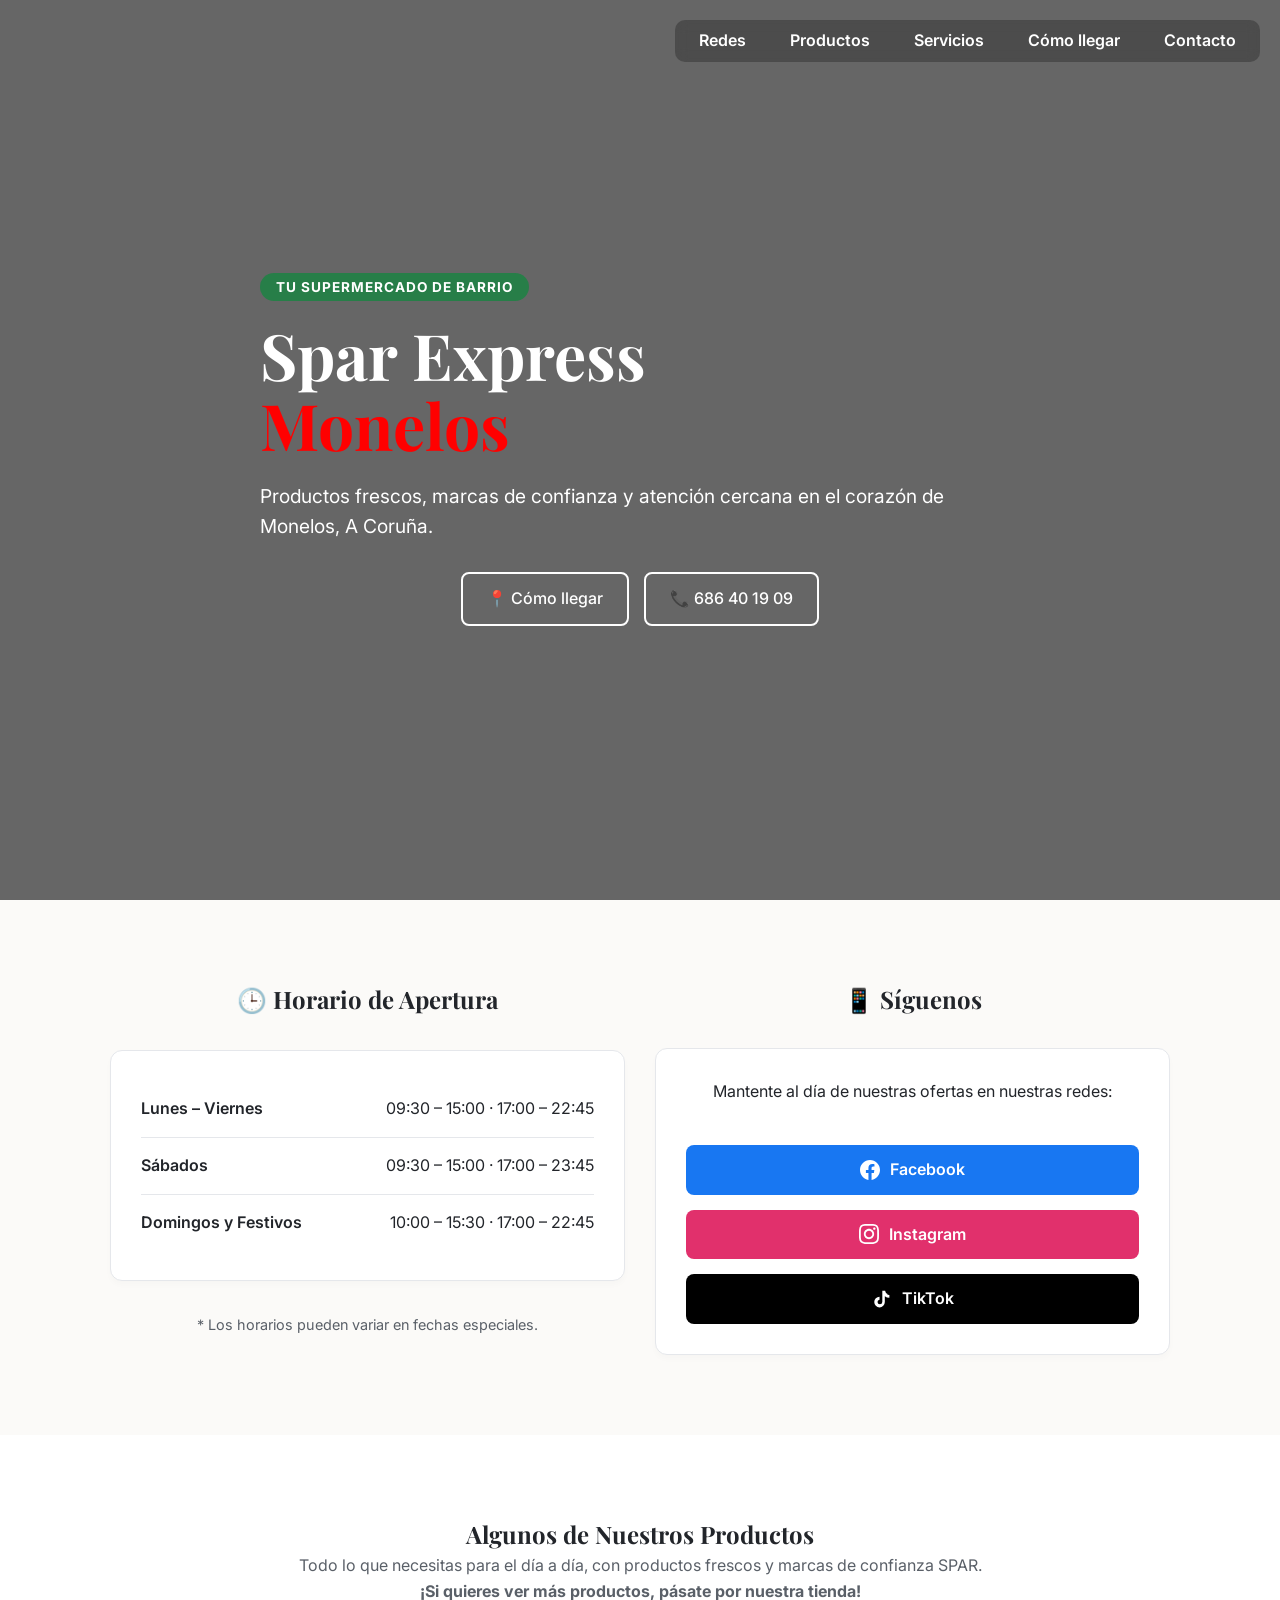
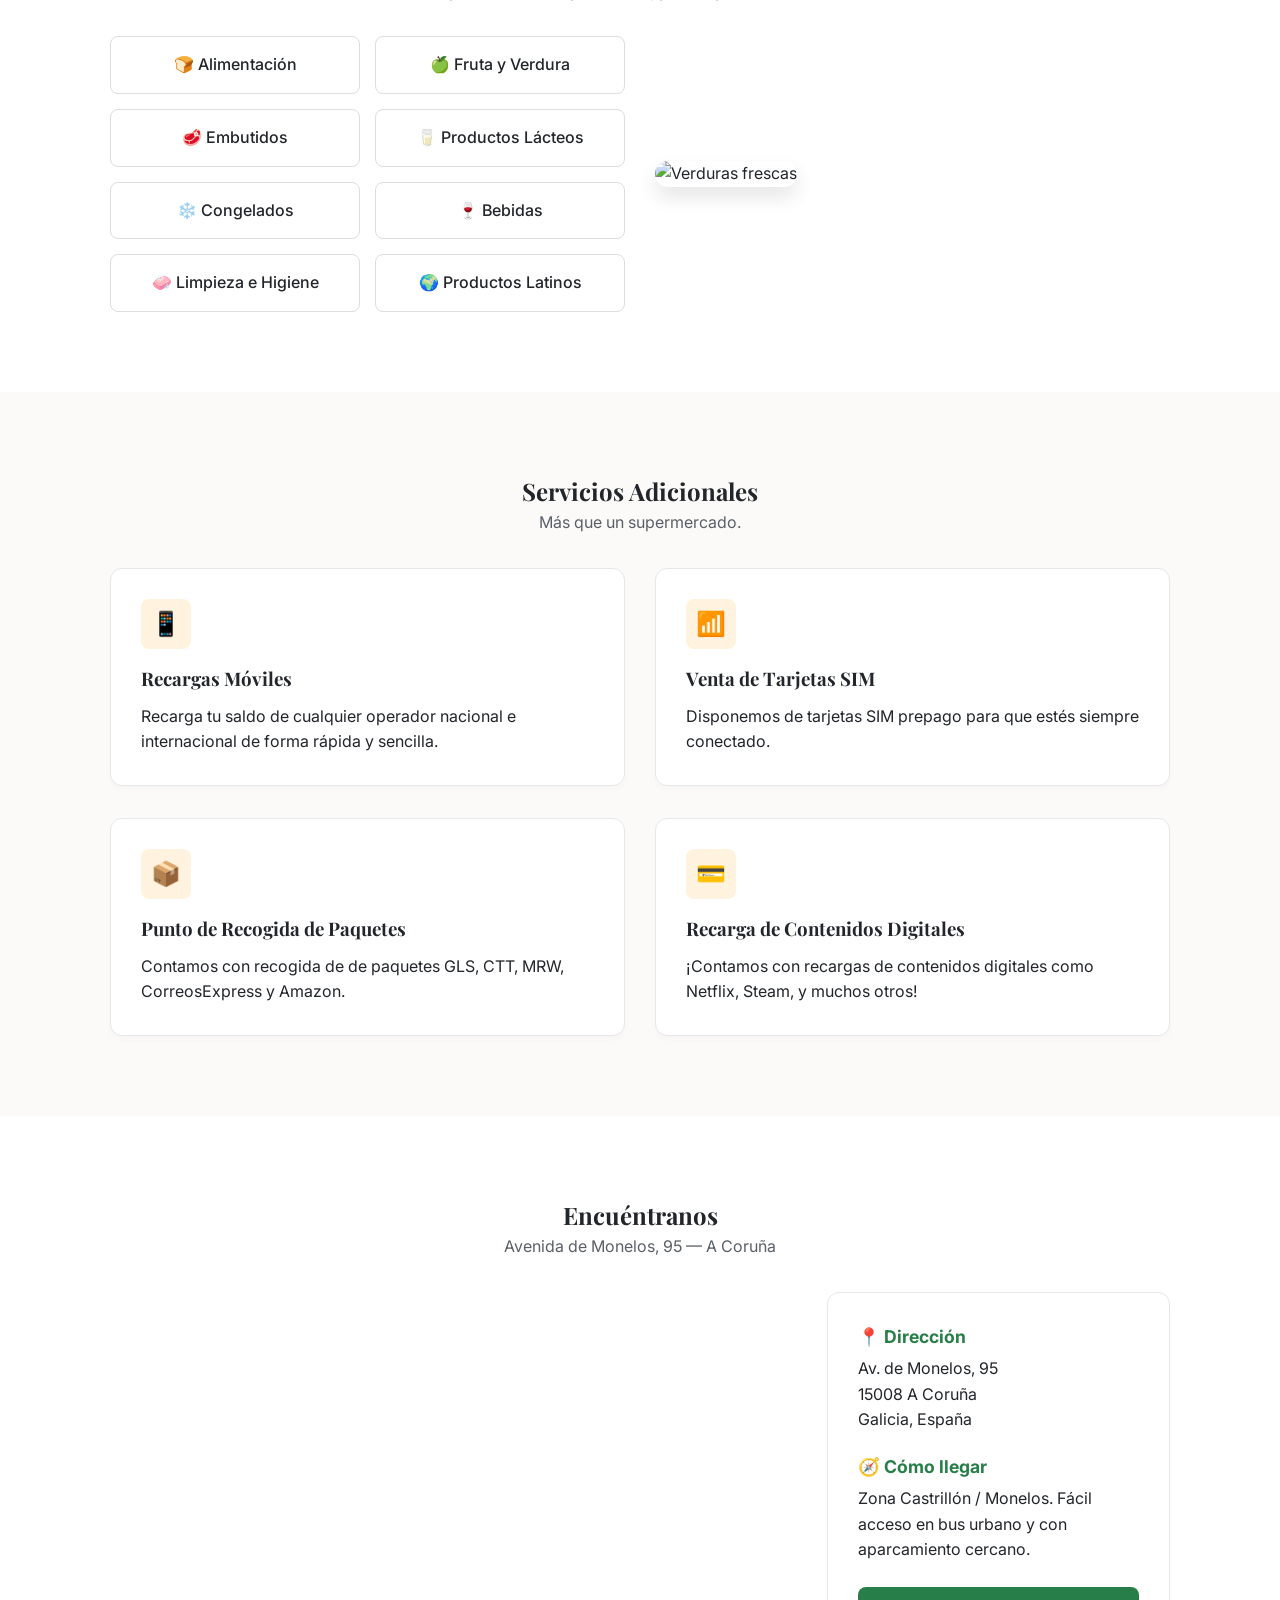
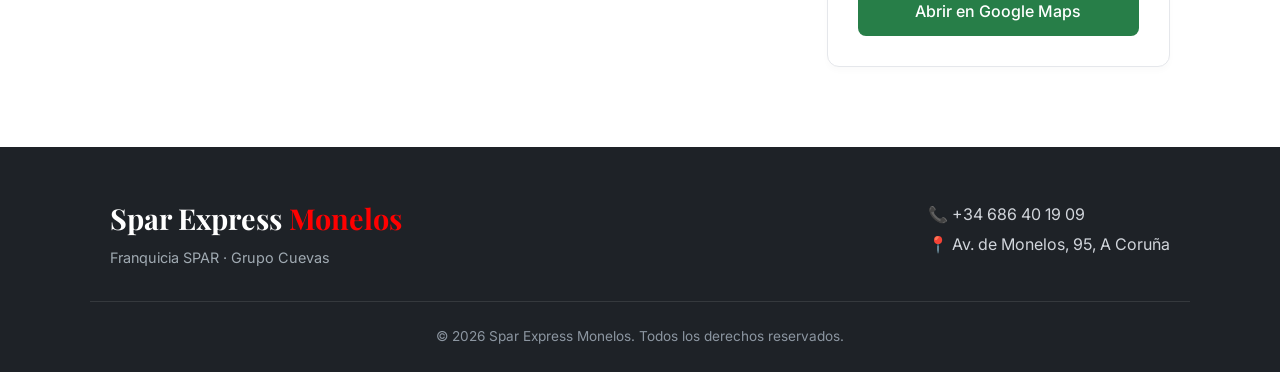
==== index.html @ f41064cc "Add files via upload" ====
<!DOCTYPE html>
<html lang="es">
<head>
    <meta charset="UTF-8">
    <meta name="viewport" content="width=device-width, initial-scale=1.0">
    <meta name="description" content="Supermercado Spar Express Monelos en A Coruña. Productos frescos, frutas, bebidas, congelados y productos latinos.">
    <meta name="keywords" content="Spar Express Monelos Coruña, tienda alimentación Coruña">
    <title>Spar Express Store - Monelos</title>
    <link rel="stylesheet" href="style.css">
    <link href="https://fonts.googleapis.com/css2?family=Playfair+Display:wght@600;700&family=Inter:wght@400;500&display=swap" rel="stylesheet">
</head>
<body>

    <header class="hero">
        <nav class="main-nav">
            <ul>
                <li><a href="#redes">Redes</a></li>
                <li><a href="#productos">Productos</a></li>
                <li><a href="#Servicios">Servicios</a></li>
                <li><a href="#mapa">Cómo llegar</a></li>
                <li><a href="#Contacto">Contacto</a></li>
            </ul>
        </nav>
        <div class="overlay"></div>
        <div class="hero-content">
            <span class="badge">TU SUPERMERCADO DE BARRIO</span>
            <h1>Spar Express <br> <span class="highlight">Monelos</span></h1>
            <p>Productos frescos, marcas de confianza y atención cercana en el corazón de Monelos, A Coruña.</p>
            <div class="hero-buttons">
                <a href="#mapa" class="btn btn-outline" onclick="scrollToMap()">📍 Cómo llegar</a>
                <a href="tel:+34686401909" class="btn btn-outline">📞 686 40 19 09</a>
            </div>
        </div>
    </header>

    <section class="section bg-light" style="position: relative; z-index: 10;" id="redes">
        <div class="container">
            <div class="horario-social-grid">
                
                <div class="horario-col">
                    <h2 class="text-center">🕒 Horario de Apertura</h2>
                    <div class="card horario-card">
                        <div class="horario-row">
                            <span>Lunes – Viernes</span>
                            <span>09:30 – 15:00 · 17:00 – 22:45</span>
                        </div>
                        <div class="horario-row">
                            <span>Sábados</span>
                            <span>09:30 – 15:00 · 17:00 – 23:45</span>
                        </div>
                        <div class="horario-row">
                            <span>Domingos y Festivos</span>
                            <span>10:00 – 15:30 · 17:00 – 22:45</span>
                        </div>
                    </div>
                    <p class="nota-horario text-center">* Los horarios pueden variar en fechas especiales.</p>
                </div>

                <div class="social-col">
                    <h2 class="text-center">📱 Síguenos</h2>
                    <div class="card social-card" style="height: calc(100% - 60px); display: flex; flex-direction: column; justify-content: center; margin-top: 30px;">
                        <p class="text-center" style="margin-bottom: 20px;">Mantente al día de nuestras ofertas en nuestras redes:</p>
                        <div class="social-links">
                            <a href="#" target="_blank" class="social-btn facebook">
                                <svg viewBox="0 0 24 24" width="20" height="20" fill="currentColor"><path d="M24 12.073c0-6.627-5.373-12-12-12s-12 5.373-12 12c0 5.99 4.388 10.954 10.125 11.854v-8.385H7.078v-3.47h3.047V9.43c0-3.007 1.792-4.669 4.533-4.669 1.312 0 2.686.235 2.686.235v2.953H15.83c-1.491 0-1.956.925-1.956 1.874v2.25h3.328l-.532 3.47h-2.796v8.385C19.612 23.027 24 18.062 24 12.073z"/></svg>
                                Facebook
                            </a>
                            <a href="#" target="_blank" class="social-btn instagram">
                                <svg viewBox="0 0 24 24" width="20" height="20" fill="currentColor"><path d="M12 2.163c3.204 0 3.584.012 4.85.07 3.252.148 4.771 1.691 4.919 4.919.058 1.265.069 1.645.069 4.849 0 3.205-.012 3.584-.069 4.849-.149 3.225-1.664 4.771-4.919 4.919-1.266.058-1.644.07-4.85.07-3.204 0-3.584-.012-4.849-.07-3.26-.149-4.771-1.699-4.919-4.92-.058-1.265-.07-1.644-.07-4.849 0-3.204.013-3.583.07-4.849.149-3.227 1.664-4.771 4.919-4.919 1.266-.057 1.645-.069 4.849-.069zm0-2.163c-3.259 0-3.667.014-4.947.072-4.358.2-6.78 2.618-6.98 6.98-.059 1.281-.073 1.689-.073 4.948 0 3.259.014 3.668.072 4.948.2 4.358 2.618 6.78 6.98 6.98 1.281.058 1.689.072 4.948.072 3.259 0 3.668-.014 4.948-.072 4.354-.2 6.782-2.618 6.979-6.98.059-1.28.073-1.689.073-4.948 0-3.259-.014-3.667-.072-4.947-.196-4.354-2.617-6.78-6.979-6.98-1.281-.059-1.69-.073-4.949-.073zm0 5.838c-3.403 0-6.162 2.759-6.162 6.162s2.759 6.163 6.162 6.163 6.162-2.759 6.162-6.163c0-3.403-2.759-6.162-6.162-6.162zm0 10.162c-2.209 0-4-1.79-4-4 0-2.209 1.791-4 4-4s4 1.791 4 4c0 2.21-1.791 4-4 4zm6.406-11.845c-.796 0-1.441.645-1.441 1.44s.645 1.44 1.441 1.44c.795 0 1.439-.645 1.439-1.44s-.644-1.44-1.439-1.44z"/></svg>
                                Instagram
                            </a>
                            <a href="#" target="_blank" class="social-btn tiktok">
                                <svg viewBox="0 0 24 24" width="20" height="20" fill="currentColor"><path d="M19.59 6.69a4.83 4.83 0 0 1-3.77-4.25V2h-3.45v13.67a2.89 2.89 0 0 1-5.77 0 2.89 2.89 0 0 1 2.44-2.85v-3.45a6.34 6.34 0 0 0-6.34 6.34 6.34 6.34 0 0 0 6.34 6.34 6.34 6.34 0 0 0 6.34-6.34V8.58a8.35 8.35 0 0 0 5.48 2.05v-3.45a4.85 4.85 0 0 1-3.48-1.55z"/></svg>
                                TikTok
                            </a>
                        </div>
                    </div>
                </div>

            </div>
        </div>
    </section>

    <section class="section bg-white" id="productos">
        <div class="container">
            <h2 class="text-center">Algunos de Nuestros Productos</h2>
            <p class="text-center subtitle">
                Todo lo que necesitas para el día a día, con productos frescos y marcas de confianza SPAR.
                <br>
                <b>¡Si quieres ver más productos, pásate por nuestra tienda!</b>
            </p>
            
            <div class="productos-grid">
                <div class="categorias">
                    <a href="productos/alimentacion.html?cat=alimentacion" class="categoria-item">🍞 Alimentación</a> 
                    <a href="productos/frutayverdura.html?cat=fruta" class="categoria-item">🍏 Fruta y Verdura</a>
                    <a href="productos/embutidos.html?cat=embutidos" class="categoria-item">🥩 Embutidos</a>
                    <a href="productos/lacteos.html?cat=lacteos" class="categoria-item">🥛 Productos Lácteos</a>
                    <a href="productos/congelados.html?cat=congelados" class="categoria-item">❄️ Congelados</a>
                    <a href="productos/bebidas.html?cat=bebidas" class="categoria-item">🍷 Bebidas</a>
                    <a href="productos/limpiezaehigiene.html?cat=limpiezaehigiene" class="categoria-item">🧼 Limpieza e Higiene</a>
                    <a href="productos/latinos.html?cat=latinos" class="categoria-item">🌍 Productos Latinos</a>
                </div>
                <div class="productos-imagen">
                    <img src="https://images.unsplash.com/photo-1542838132-92c53300491e?auto=format&fit=crop&w=800&q=80" alt="Verduras frescas">
                </div>
            </div>
        </div>
    </section>

    <section class="section bg-light" id="Servicios">
        <div class="container">
            <h2 class="text-center">Servicios Adicionales</h2>
            <p class="text-center subtitle">Más que un supermercado.</p>
            <div class="servicios-grid">
                <div class="card servicio-card">
                    <div class="icon-box">📱</div>
                    <h3>Recargas Móviles</h3>
                    <p>Recarga tu saldo de cualquier operador nacional e internacional de forma rápida y sencilla.</p>
                </div>
                <div class="card servicio-card">
                    <div class="icon-box">📶</div>
                    <h3>Venta de Tarjetas SIM</h3>
                    <p>Disponemos de tarjetas SIM prepago para que estés siempre conectado.</p>
                </div>
            </div>
            <div class="servicios-grid">
                <div class="card servicio-card">
                    <div class="icon-box">📦</div>
                    <h3>Punto de Recogida de Paquetes</h3>
                    <p>Contamos con recogida de de paquetes GLS, CTT, MRW, CorreosExpress y Amazon.</p>
                </div>
                <div class="card servicio-card">
                    <div class="icon-box">💳</div>
                    <h3>Recarga de Contenidos Digitales</h3>
                    <p>¡Contamos con recargas de contenidos digitales como Netflix, Steam, y muchos otros!</p>
                </div>
            </div>
        </div>
    </section>

    <section id="mapa" class="section bg-white">
        <div class="container text-center">
            <h2>Encuéntranos</h2>
            <p class="subtitle">Avenida de Monelos, 95 — A Coruña</p>
            
            <div class="mapa-grid">
                <div class="mapa-iframe">
                    <iframe src="https://www.google.com/maps/embed?pb=!1m18!1m12!1m3!1d2901.385365538356!2d-8.401490923414003!3d43.34807497111867!2m3!1f0!2f0!3f0!3m2!1i1024!2i768!4f13.1!3m3!1m2!1s0xd2e7da996f0f5b9%3A0x6e2f4e0c4767f62d!2sAv.%20Monelos%2C%2095%2C%2015008%20A%20Coru%C3%B1a!5e0!3m2!1ses!2ses!4v1700000000000!5m2!1ses!2ses" width="100%" height="100%" style="border:0;" allowfullscreen="" loading="lazy"></iframe>
                </div>
                <div class="mapa-info card text-left">
                    <div class="info-item">
                        <strong>📍 Dirección</strong>
                        <p>Av. de Monelos, 95<br>15008 A Coruña<br>Galicia, España</p>
                    </div>
                    <div class="info-item">
                        <strong>🧭 Cómo llegar</strong>
                        <p>Zona Castrillón / Monelos. Fácil acceso en bus urbano y con aparcamiento cercano.</p>
                    </div>
                    <a href="https://www.google.com/maps/dir/?api=1&destination=Avenida+de+Monelos+95+A+Coruña" target="_blank" class="btn btn-green block text-center">Abrir en Google Maps</a>
                </div>
            </div>
        </div>
    </section>

    <footer class="footer" id="Contacto">
        <div class="container footer-content">
            <div class="footer-left">
                <h3>Spar Express <span class="highlight">Monelos</span></h3>
                <p>Franquicia SPAR · Grupo Cuevas</p>
            </div>
            <div class="footer-right">
                <p>📞 +34 686 40 19 09</p>
                <p>📍 Av. de Monelos, 95, A Coruña</p>
            </div>
        </div>
        <div class="container">
            <div class="footer-bottom">
                <p>© 2026 Spar Express Monelos. Todos los derechos reservados.</p>
            </div>
        </div>
    </footer>

    <!-- Botón Volver Arriba -->
    <button id="btnSubir" title="Volver arriba">⬆️</button>

    <script src="script.js"></script>
</body>
</html>
---- style.css ----
:root {
    --primary-orange: red;
    --primary-orange-hover: red;
    --primary-green: #277e48;
    --dark-green: #1e6036;
    --bg-light: #fbfaf8;
    --bg-white: #ffffff;
    --text-dark: #22252a;
    --text-gray: #5a6068;
    --border-color: #e5e7eb;
    --footer-bg: #1e2227;
}

html {
    scroll-behavior: smooth;
}
* {
    margin: 0;
    padding: 0;
    box-sizing: border-box;
}

body {
    font-family: 'Inter', sans-serif;
    color: var(--text-dark);
    line-height: 1.6;
}

h1, h2, h3 {
    font-family: 'Playfair Display', serif;
}

.text-center { text-align: center; }
.text-left { text-align: left; }
.subtitle { color: var(--text-gray); margin-bottom: 2rem; }
.highlight { color: var(--primary-orange); }
.block { display: block; }

.bg-light { background-color: var(--bg-light); }
.bg-white { background-color: var(--bg-white); }

.container {
    max-width: 1100px;
    margin: 0 auto;
    padding: 0 20px;
}

.section {
    padding: 5rem 0;
}

/* --- Botones --- */
.btn {
    padding: 12px 24px;
    border-radius: 8px;
    font-weight: 500;
    cursor: pointer;
    text-decoration: none;
    font-size: 1rem;
    border: none;
    transition: all 0.3s;
}

.btn-primary {
    background-color: var(--primary-orange);
    color: white;
}
.btn-primary:hover { background-color: var(--primary-orange-hover); }

.btn-outline {
    background-color: transparent;
    border: 2px solid white;
    color: white;
}

.btn-outline:hover { background-color: rgba(255,255,255,0.1); }

.btn-green {
    background-color: var(--primary-green);
    color: white;
    margin-top: 1.5rem;
}
.btn-green:hover { background-color: var(--dark-green); }

/* Menú de navegación superior */
.main-nav {
    position: absolute; /* Fijo en pantalla */
    top: 20px;
    right: 20px;
    z-index: 100; /* Encima de todo */
    backdrop-filter: blur(6px);
    background: rgba(0,0,0,0.25);
    padding: 8px 12px;
    border-radius: 10px;
}

.main-nav ul {
    list-style: none;
    display: flex;
    gap: 20px;
}

.main-nav a {
    text-decoration: none;
    color: white; /* para hero oscuro */
    font-weight: 600;
    padding: 8px 12px;
    border-radius: 6px;
    transition: background 0.3s, color 0.3s;
}

.main-nav a:hover {
    background-color: rgba(255, 255, 255, 0.2);
    color: #fff;
}

/* Para móviles: menú vertical y más pequeño */
@media (max-width: 768px) {

.main-nav {
    position: static;      /* deja de estar en la esquina */
    margin-top: 15px;
}

.main-nav ul {
    flex-direction: column;
    align-items: center;   /* centra los enlaces */
    gap: 10px;
}

}

/* --- Hero Section --- */
/* Hero con efecto estático (Parallax) */
.hero { 
    height: 100vh; /* Un poco más alta para que luzca el efecto */
    width: 100%;
    background-image: url(imagenes/Fondos/fondo-principal.JPG);
    background-position: center;
    background-repeat: no-repeat;
    background-size: cover;
    
    /* ESTO HACE QUE LA IMAGEN SE QUEDE QUIETA */
    background-attachment: fixed; 
    
    position: relative; 
    display: flex; 
    align-items: center; 
    justify-content: center; 
    color: white;
}

/* Ajuste para móviles: En teléfonos el 'fixed' suele dar problemas, 
   así que lo desactivamos para que sea fluido en iOS/Android */
@media (max-width: 768px) {
    .hero {
        background-attachment: scroll;
        height: 60vh;
    }
}

.hero .overlay {
    position: absolute;
    top: 0; left: 0; right: 0; bottom: 0;
    background: rgba(0, 0, 0, 0.6);
}

.hero-content {
    position: relative;
    z-index: 1;
    max-width: 800px;
    padding: 20px;
}

.hero .badge {
    background-color: var(--primary-green);
    padding: 6px 16px;
    border-radius: 20px;
    font-size: 0.85rem;
    font-weight: bold;
    letter-spacing: 1px;
}

.hero h1 {
    font-size: 4rem;
    margin: 20px 0;
    line-height: 1.1;
}

.hero p {
    font-size: 1.2rem;
    margin-bottom: 30px;
}

.hero-buttons {
    display: flex;
    gap: 15px;
    justify-content: center;
}

/* --- Tarjetas (Cards) Generales --- */
.card {
    background: white;
    border: 1px solid var(--border-color);
    border-radius: 12px;
    padding: 30px;
    box-shadow: 0 4px 6px rgba(0,0,0,0.02);
}

.servicio-card {
    transition: 0.5s;
}

.servicio-card:hover {
    transform: scale(1.05); /* Un pequeño salto hacia arriba */
    box-shadow: 0 10px 20px rgba(0,0,0,0.2);
}

/* ==========================================================
   NUEVA SECCIÓN: HORARIO Y REDES SOCIALES
   ========================================================== */
.horario-social-grid {
    display: grid;
    grid-template-columns: 1fr 1fr;
    gap: 30px;
    align-items: start;
}

.horario-card {
    margin: 2rem auto;
}
.horario-row {
    display: flex;
    justify-content: space-between;
    padding: 15px 0;
    border-bottom: 1px solid var(--border-color);
}
.horario-row:last-child { border-bottom: none; }
.horario-row span:first-child { font-weight: 600; }
.nota-horario { font-size: 0.9rem; color: var(--text-gray); }

/* Botones de Redes Sociales */
.social-links {
    display: flex;
    flex-direction: column;
    gap: 15px;
    margin-top: 20px;
}

.social-btn {
    display: flex; /* Alinea icono y texto */
    align-items: center;
    justify-content: center;
    gap: 10px; /* Espacio entre icono y texto */
    padding: 12px;
    border-radius: 8px;
    text-decoration: none;
    color: white;
    font-weight: 600;
    transition: 0.3s;
}

.facebook { background-color: #1877f2; }
.instagram { background-color: #e1306c; }
.tiktok { background-color: #000000; }

.social-btn:hover {
    transform: scale(1.02);
    filter: brightness(1.2);
}

/* --- Productos --- */
.productos-grid {
    display: grid;
    grid-template-columns: 1fr 1fr;
    gap: 30px;
    align-items: center;
    margin-top: 2rem;
}

.categorias {
    display: grid;
    grid-template-columns: 1fr 1fr;
    gap: 15px;
}

.categoria-item {
    padding: 15px;
    background: white;
    border: 1px solid #ddd;
    border-radius: 8px;
    text-align: center;
    text-decoration: none; /* Quita el subrayado del enlace */
    color: var(--text-dark); /* Usamos la variable de texto que me diste */
    font-weight: 500;
    
    /* El cambio de cursor al pasar el ratón */
    cursor: pointer;
    
    /* Pequeña animación suave */
    transition: all 0.4s cubic-bezier(0.165, 0.84, 0.44, 1);
}

.categoria-item:hover {
    background-color: var(--primary-orange);
    color: white;
    border-color: var(--primary-orange);
    transform: scale(1.05); /* Un pequeño salto hacia arriba */
    box-shadow: 0 10px 20px rgba(0,0,0,0.2);
}

.productos-imagen img {
    width: 100%;
    border-radius: 16px;
    box-shadow: 0 10px 20px rgba(0,0,0,0.1);
}

/* --- Servicios --- */
.servicios-grid {
    display: grid;
    grid-template-columns: repeat(2, 1fr);
    gap: 40px 30px;
    margin-top: 2rem;
}

.icon-box {
    background: #fff3e0;
    width: 50px;
    height: 50px;
    display: flex;
    align-items: center;
    justify-content: center;
    border-radius: 8px;
    font-size: 1.5rem;
    margin-bottom: 15px;
}

.servicio-card h3 { margin-bottom: 10px; }

/* --- Mapa --- */
.mapa-grid {
    display: grid;
    grid-template-columns: 2fr 1fr;
    gap: 30px;
    margin-top: 2rem;
}

.mapa-iframe {
    border-radius: 16px;
    overflow: hidden;
    min-height: 350px;
}

.mapa-info .info-item { margin-bottom: 20px; }
.mapa-info strong { display: block; font-size: 1.1rem; color: var(--primary-green); margin-bottom: 5px; }

/* --- Footer --- */
.footer {
    background-color: var(--footer-bg);
    color: white;
    padding: 3rem 0 1.5rem 0;
}

.footer-content {
    display: flex;
    justify-content: space-between;
    align-items: center;
    padding-bottom: 2rem;
    border-bottom: 1px solid rgba(255,255,255,0.1);
}

.footer-left h3 { font-size: 1.8rem; margin-bottom: 5px; }
.footer-left p { color: #a0aab2; font-size: 0.9rem; }
.footer-right p { margin-bottom: 5px; color: #d1d5db; }

.footer-bottom {
    text-align: center;
    padding-top: 1.5rem;
    font-size: 0.85rem;
    color: #8c96a1;
}

/* --- Responsive (Móviles) --- */
@media (max-width: 768px) {
    .hero h1 { font-size: 2.5rem; }
    .hero-buttons { flex-direction: column; }
    .horario-row { flex-direction: column; text-align: left; gap: 5px; }
    
    /* IMPORTANTE: Añadí la clase .horario-social-grid aquí para que las redes bajen debajo del horario en móviles */
    .productos-grid, .categorias, .servicios-grid, .mapa-grid, .footer-content, .horario-social-grid {
        grid-template-columns: 1fr;
    }
    .footer-content { flex-direction: column; text-align: center; gap: 20px; }
}

#btnSubir {
    position: fixed;        /* Fijo en la pantalla */
    bottom: 30px;           /* Separación desde abajo */
    right: 30px;            /* Separación desde la derecha */
    z-index: 9999;
    padding: 12px 16px;
    font-size: 1.5rem;
    border: none;
    border-radius: 50%;
    background-color: var(--primary-green);
    color: white;
    cursor: pointer;
    box-shadow: 0 4px 10px rgba(0,0,0,0.3);
    display: none;          /* Se muestra solo al bajar */
    transition: all 0.3s ease;
}

#btnSubir:hover {
    background-color: var(--dark-green);
    transform: scale(1.1);
}

@media (max-width: 768px){

/* HERO MÁS PEQUEÑO Y FLEXIBLE */
.hero {
    height: auto;          /* 🔥 clave */
    min-height: 70vh;
    padding: 80px 20px 40px 20px;
}

/* TEXTO AJUSTADO */
.hero h1 {
    font-size: 2.2rem;
    line-height: 1.2;
}

.hero p {
    font-size: 1rem;
}

/* BOTONES EN COLUMNA */
.hero-buttons {
    flex-direction: column;
    align-items: center;
}

/* NAV MEJOR POSICIONADO */
.main-nav {
    position: static;
    width: 100%;
    margin-top: 10px;
}

.main-nav ul {
    flex-direction: column;
    align-items: center;
    width: 100%;
}

/* EVITA QUE EL CONTENIDO SE PEGUE A LOS BORDES */
.container {
    padding: 0 15px;
}

body {
    overflow-x: hidden;
}

.hero .badge {
    font-size: clamp(0.7rem, 2.5vw, 0.9rem);
    white-space: nowrap;
}

}
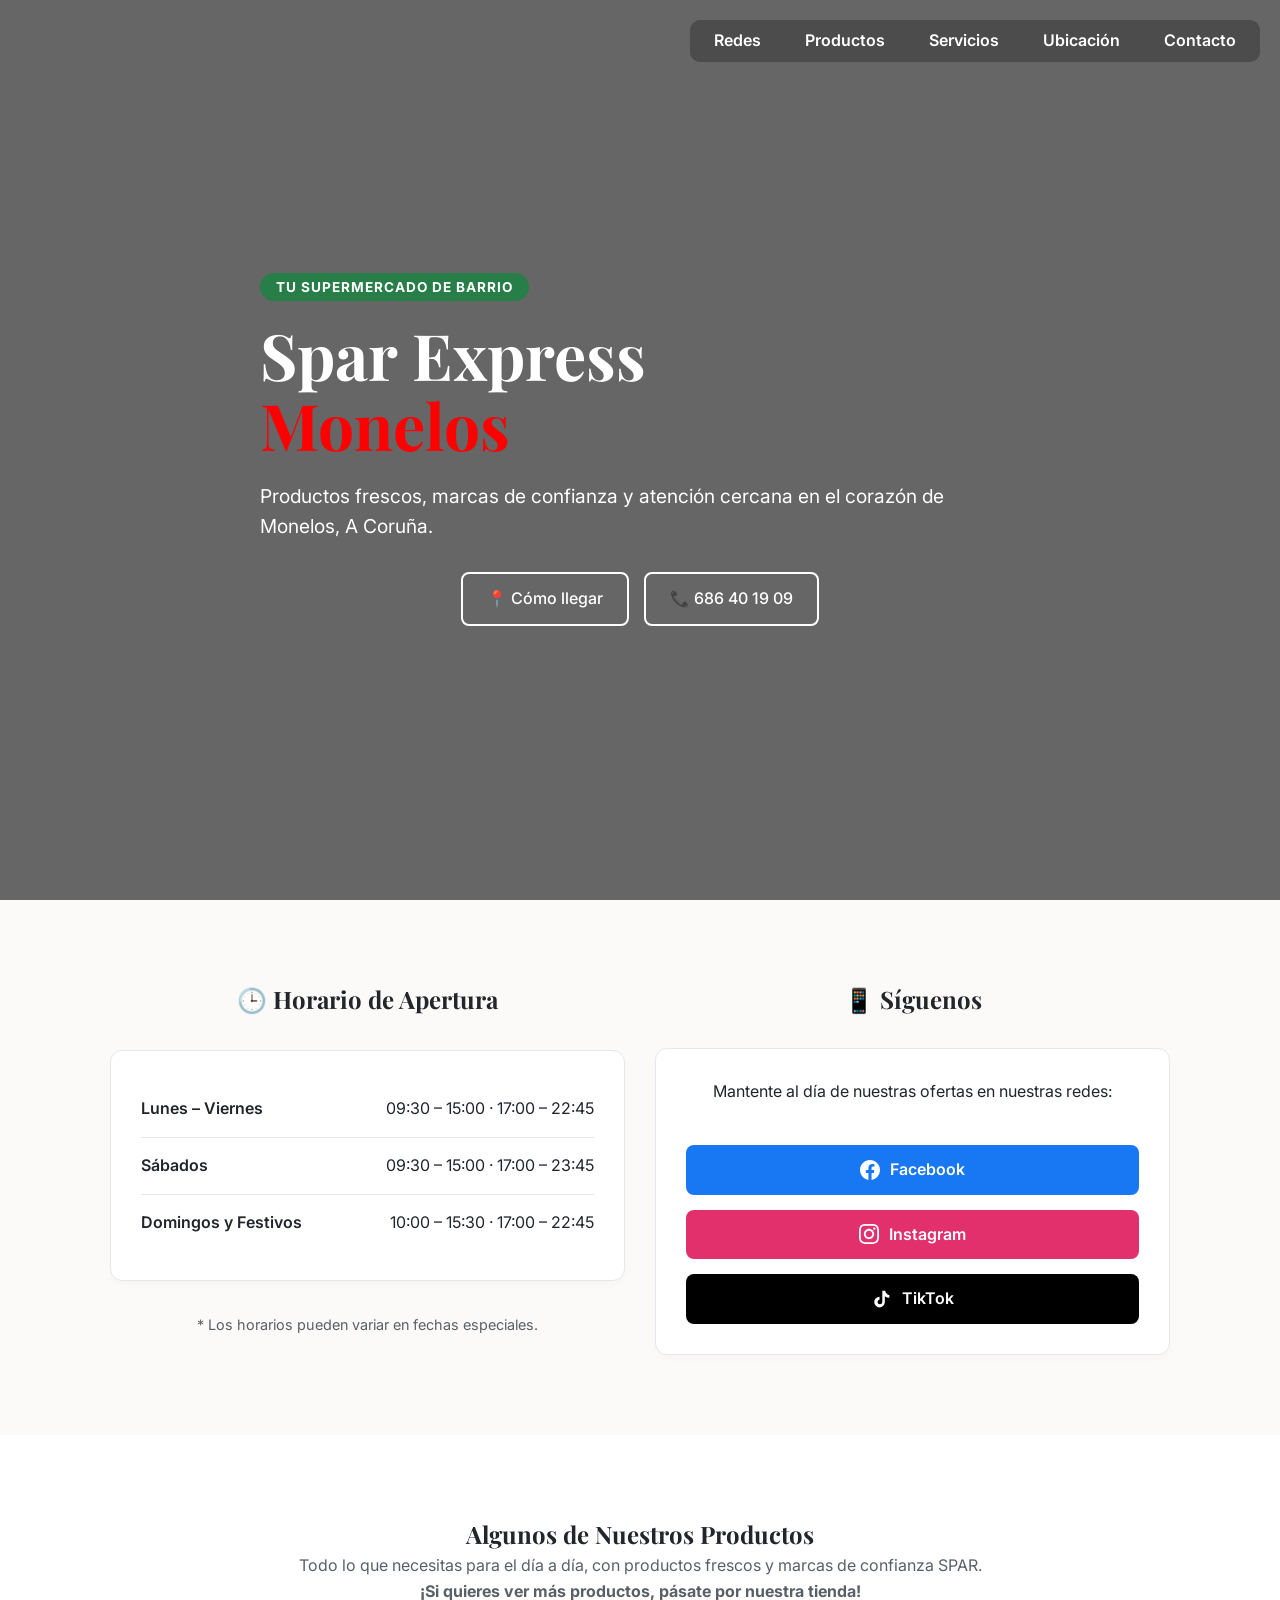
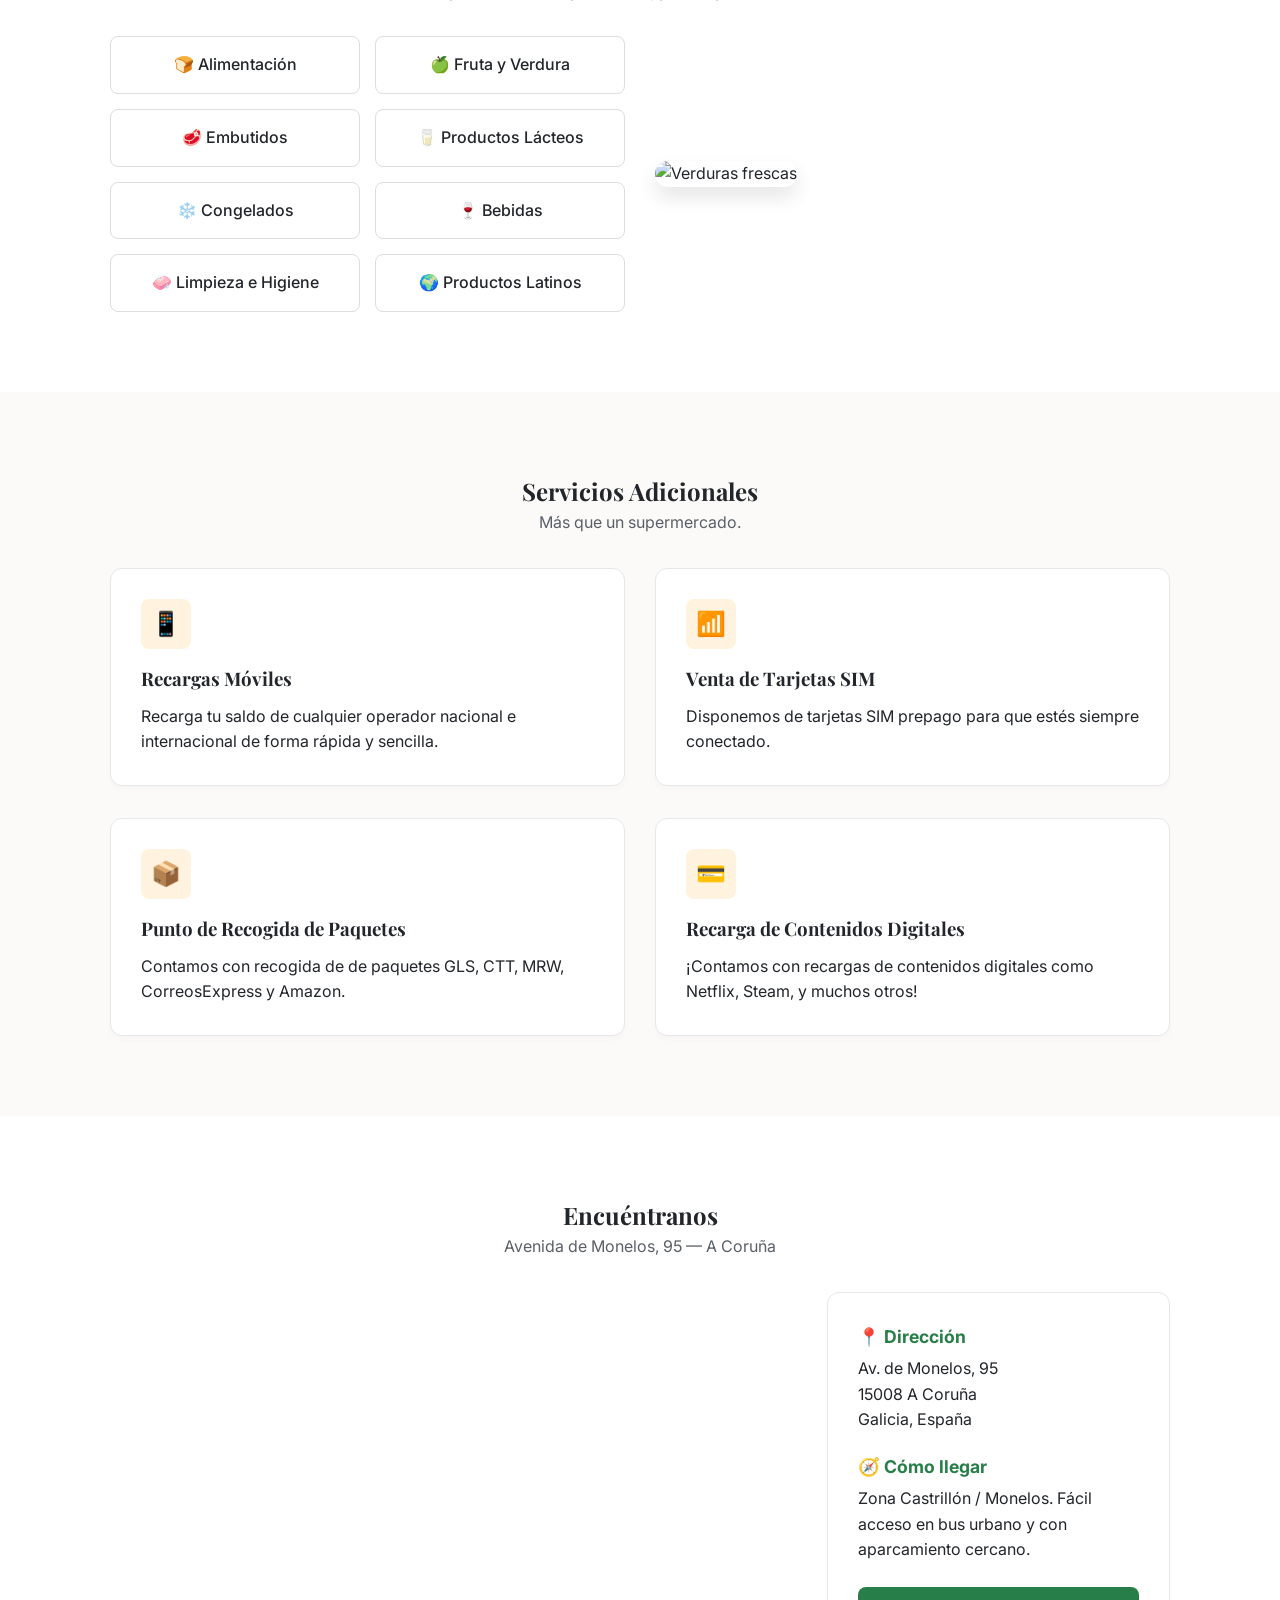
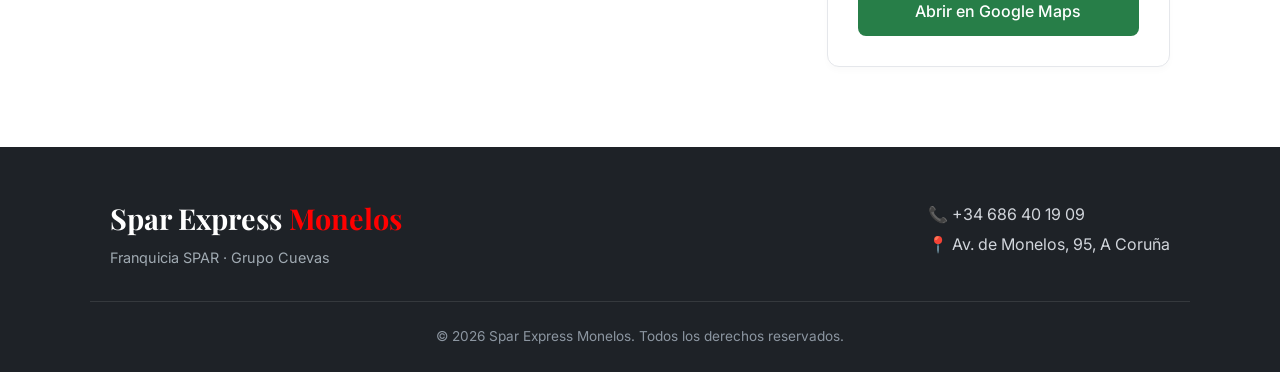
==== commit 1d168e74: "Update index.html" ====
--- a/index.html
+++ b/index.html
@@ -17,7 +17,7 @@
                 <li><a href="#redes">Redes</a></li>
                 <li><a href="#productos">Productos</a></li>
                 <li><a href="#Servicios">Servicios</a></li>
-                <li><a href="#mapa">Cómo llegar</a></li>
+                <li><a href="#mapa">Ubicación</a></li>
                 <li><a href="#Contacto">Contacto</a></li>
             </ul>
         </nav>
@@ -186,4 +186,4 @@
 
     <script src="script.js"></script>
 </body>
-</html>+</html>
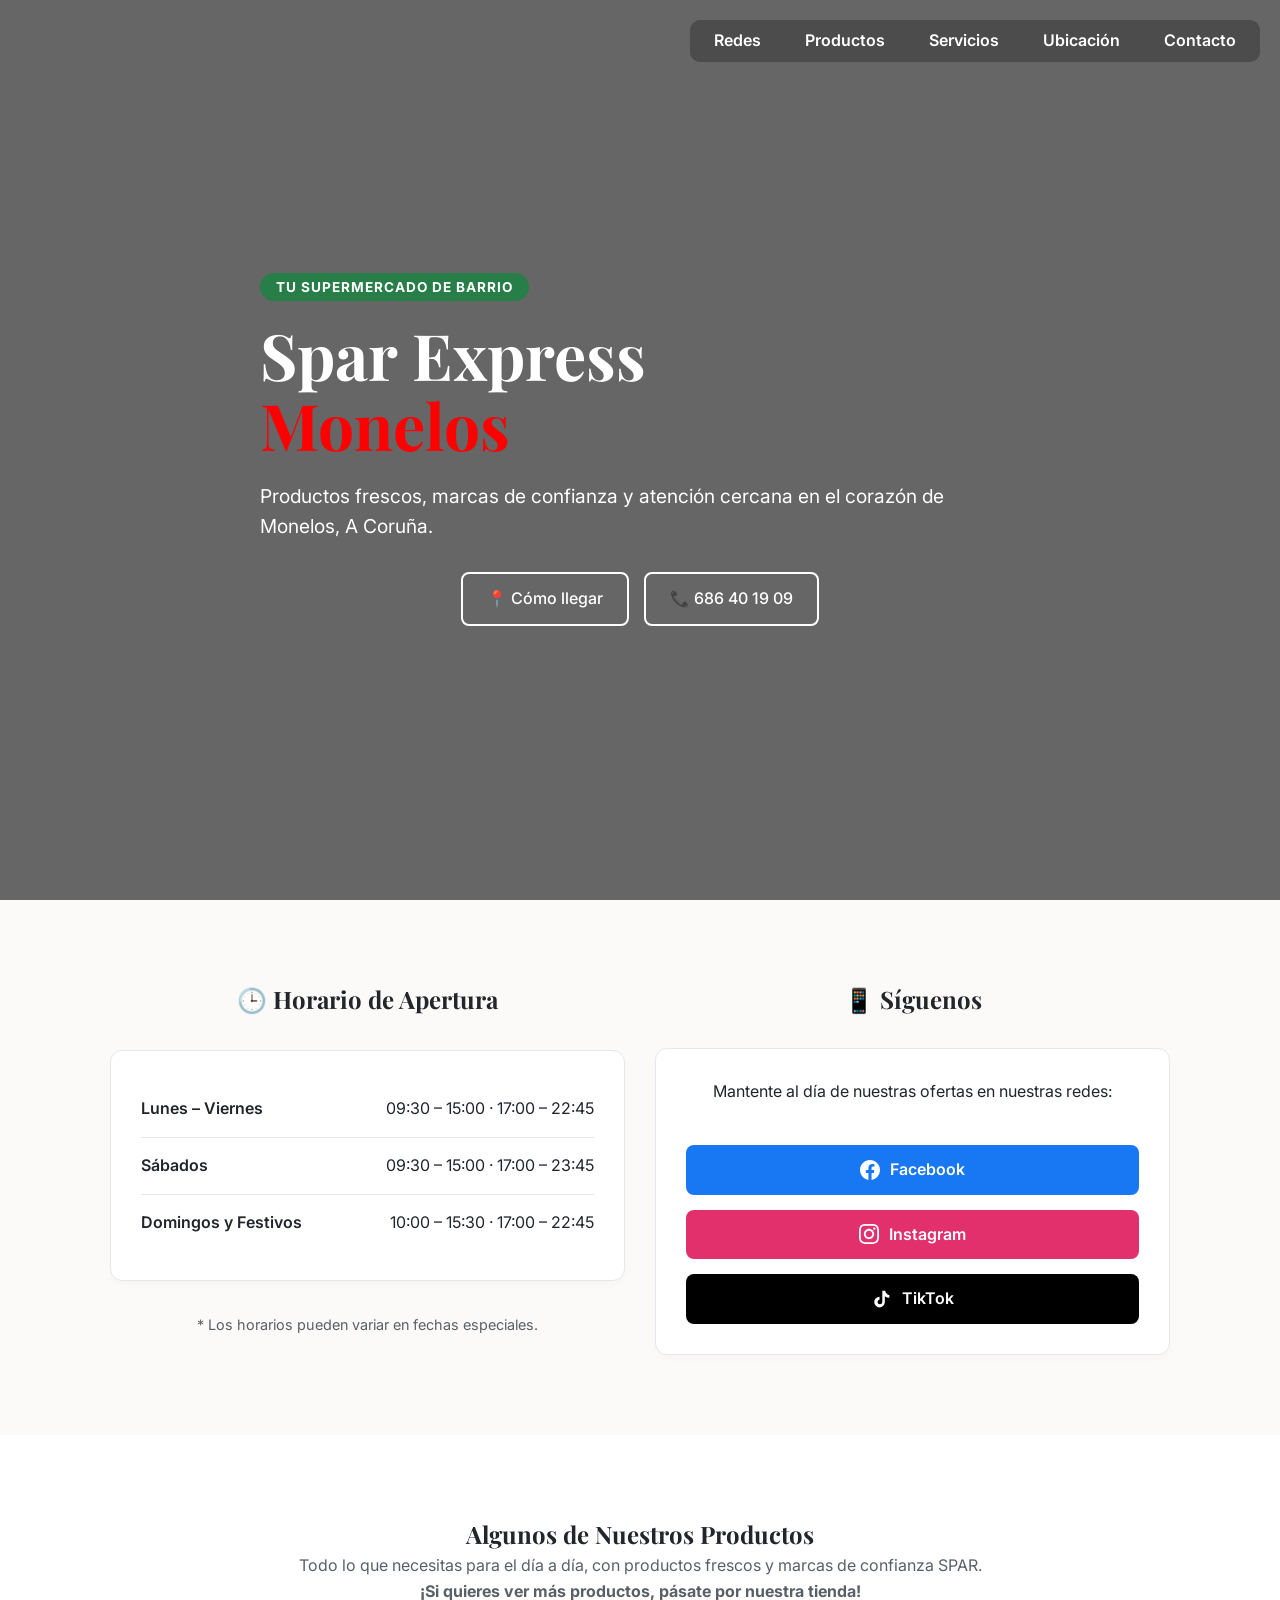
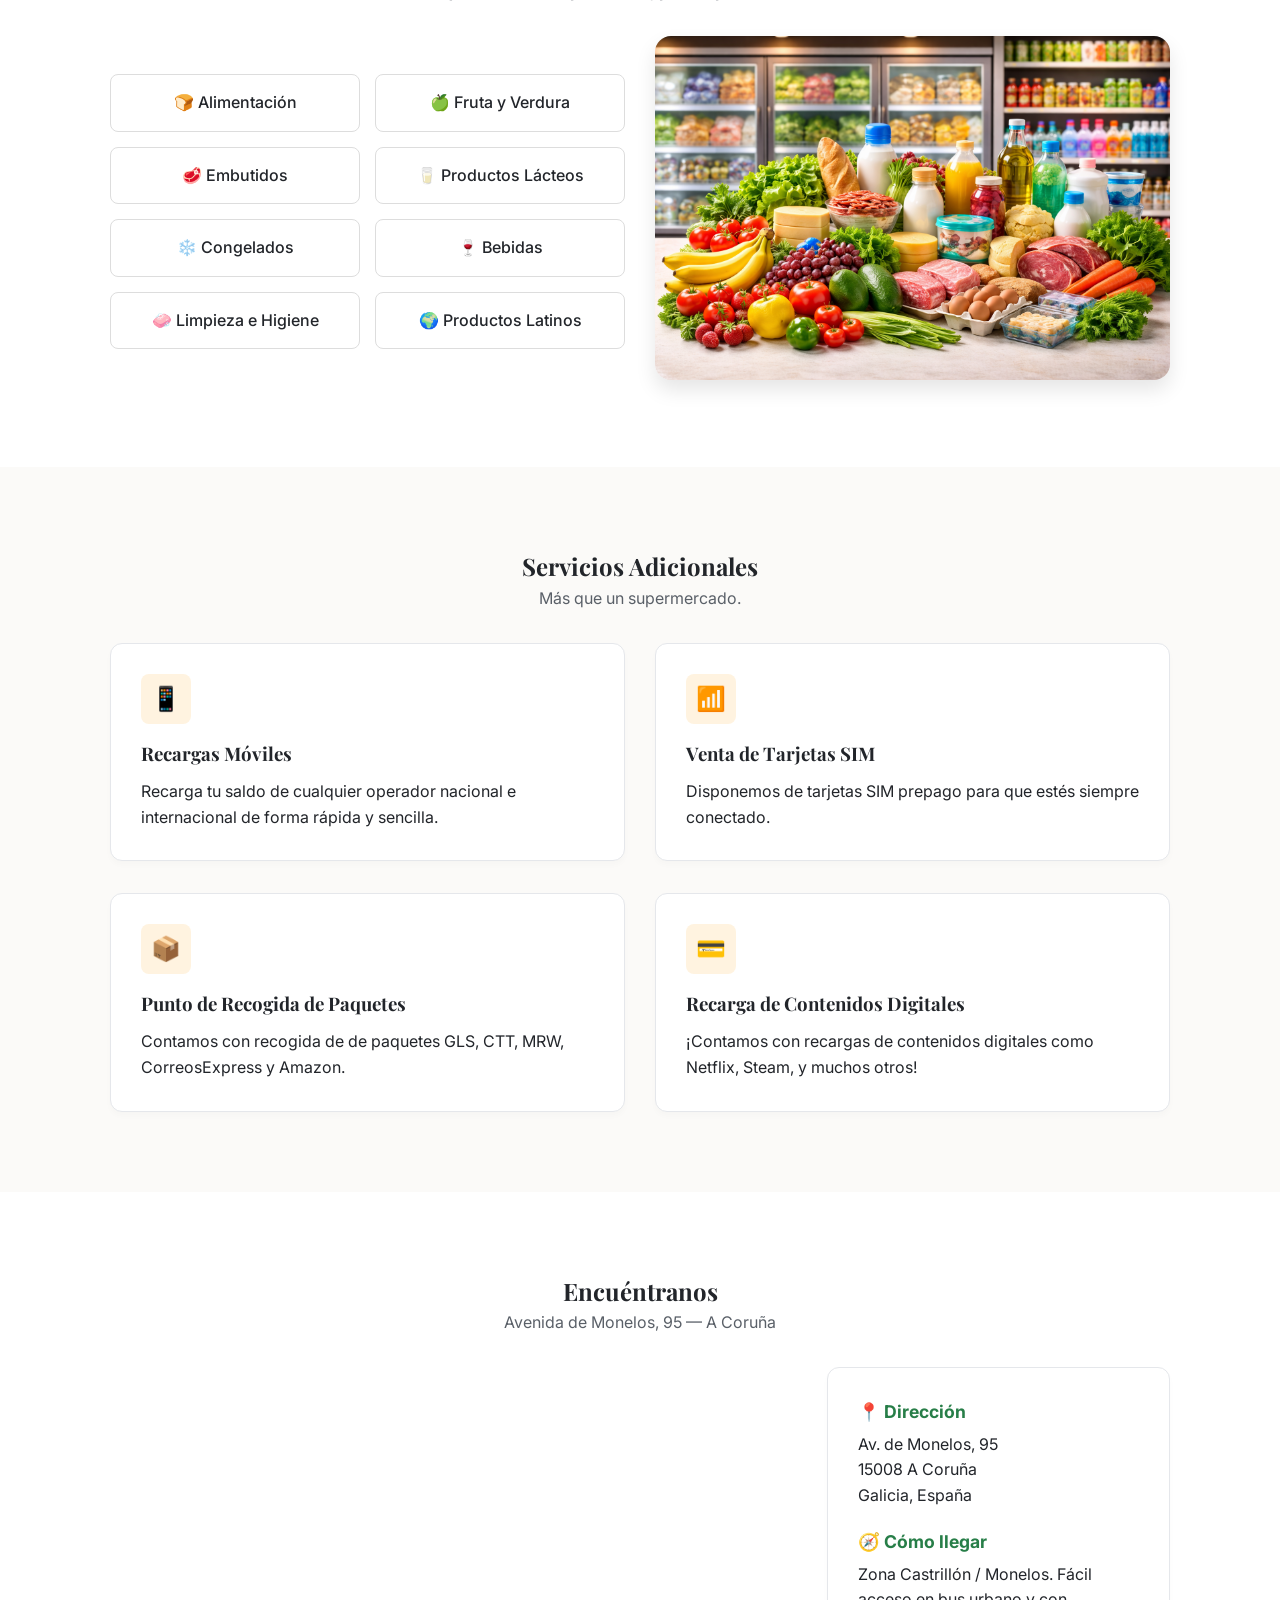
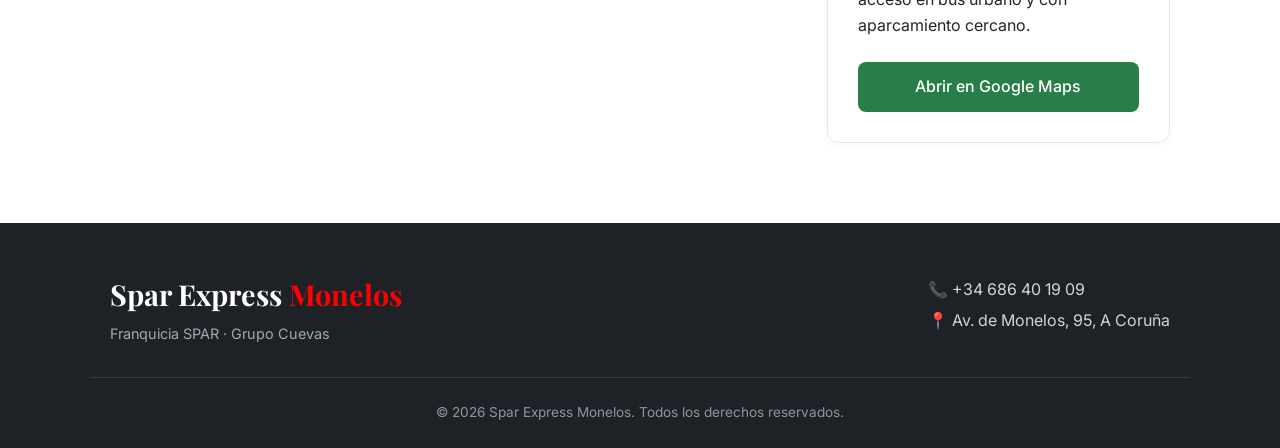
==== commit 5ebf811f: "Update index.html" ====
--- a/index.html
+++ b/index.html
@@ -102,7 +102,7 @@
                     <a href="productos/latinos.html?cat=latinos" class="categoria-item">🌍 Productos Latinos</a>
                 </div>
                 <div class="productos-imagen">
-                    <img src="https://images.unsplash.com/photo-1542838132-92c53300491e?auto=format&fit=crop&w=800&q=80" alt="Verduras frescas">
+                    <img src="imagenes/productos.png">
                 </div>
             </div>
         </div>
